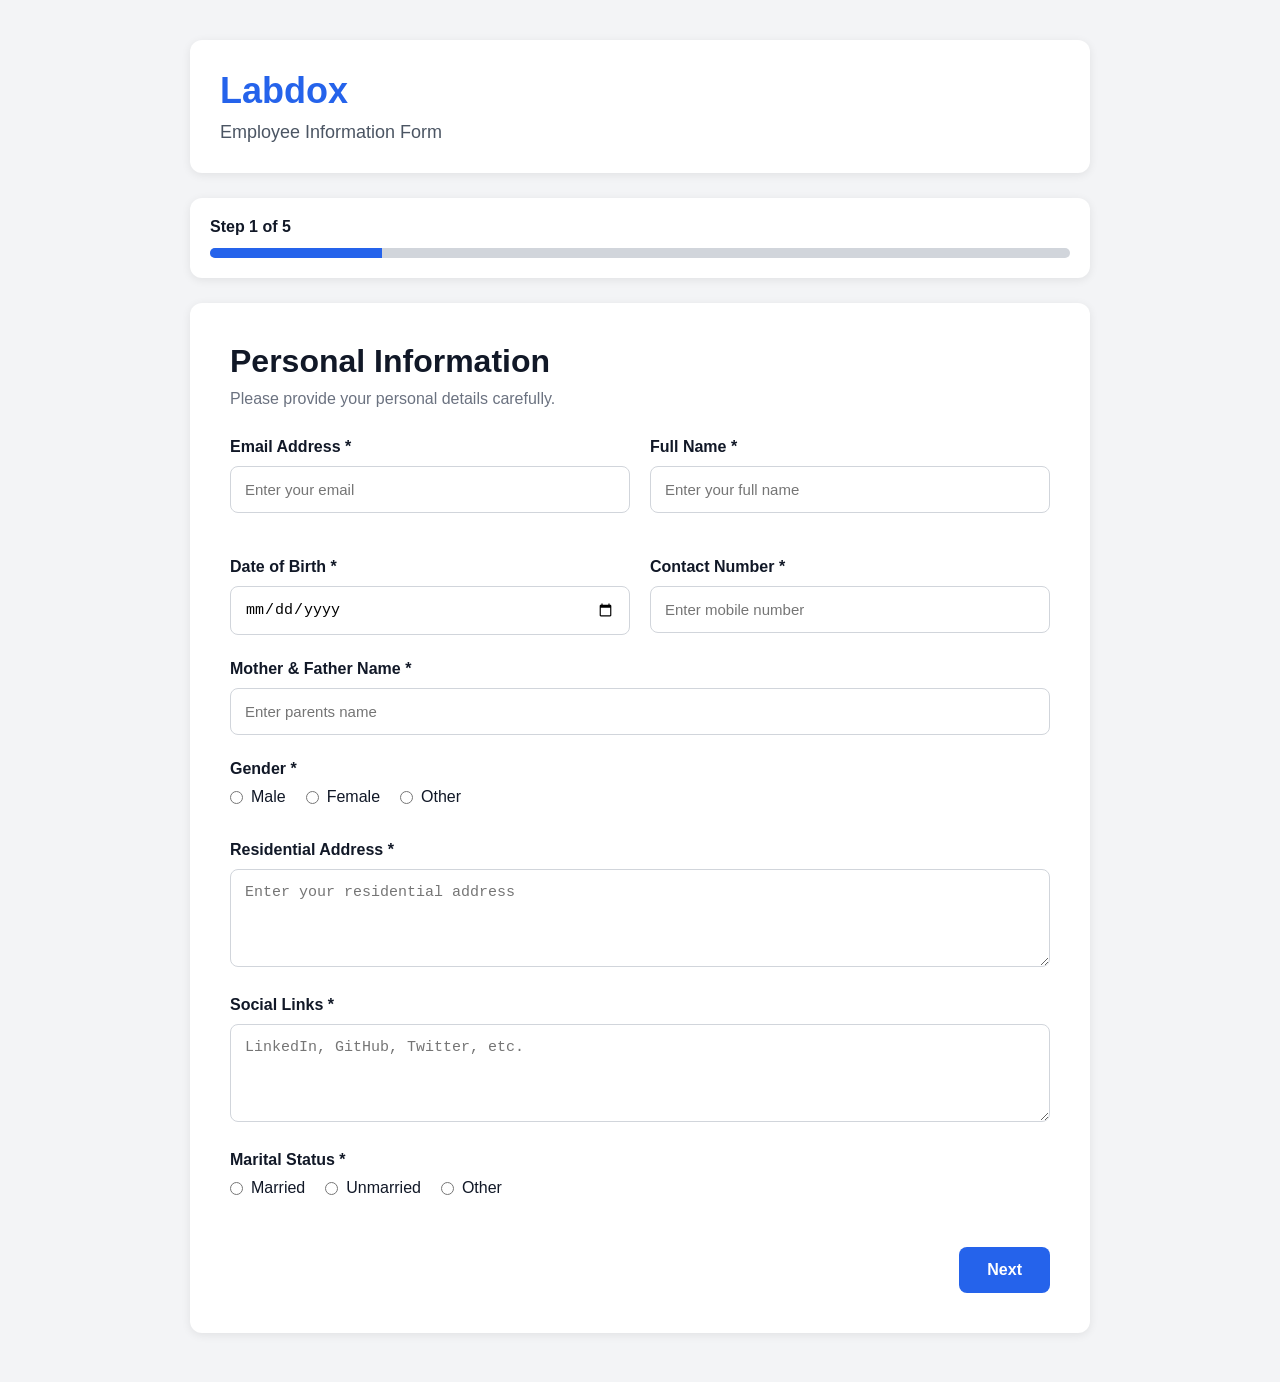
==== frontend/index.html @ 59c887fd "Build document upload page UI" ====
<!DOCTYPE html>
<html lang="en">
<head>
    <meta charset="UTF-8" />
    <meta name="viewport" content="width=device-width, initial-scale=1.0" />

    <title>Employee Onboarding Form</title>

    <link rel="stylesheet" href="css/style.css" />
</head>

<body>

    <div class="app-container">

        <!-- HEADER -->
        <header class="header">

            <div class="logo-container">
                <h1 class="company-name">Labdox</h1>
                <p class="company-tagline">
                    Employee Information Form
                </p>
            </div>

        </header>

        <!-- PROGRESS BAR -->
        <div class="progress-wrapper">

            <div class="progress-info">
                <span id="stepIndicator">Step 1 of 5</span>
            </div>

            <div class="progress-bar">
                <div class="progress-fill" id="progressFill"></div>
            </div>

        </div>

        <!-- FORM -->
        <form id="employeeForm">

            <!-- STEP 1 -->
            <section class="form-step active" id="step-1">

                <div class="step-card">

                    <div class="step-header">

                        <h2>Personal Information</h2>

                        <p>
                            Please provide your personal details carefully.
                        </p>

                    </div>

                    <!-- FORM GRID -->
                    <div class="form-grid">

                        <!-- EMAIL -->
                        <div class="form-group">

                            <label for="email">
                                Email Address *
                            </label>

                            <input
                                type="email"
                                id="email"
                                name="email"
                                placeholder="Enter your email"
                            />

                        </div>

                        <!-- FULL NAME -->
                        <div class="form-group">

                            <label for="fullName">
                                Full Name *
                            </label>

                            <input
                                type="text"
                                id="fullName"
                                name="fullName"
                                placeholder="Enter your full name"
                            />

                        </div>

                        <!-- DOB -->
                        <div class="form-group">

                            <label for="dob">
                                Date of Birth *
                            </label>

                            <input
                                type="date"
                                id="dob"
                                name="dob"
                            />

                        </div>

                        <!-- CONTACT -->
                        <div class="form-group">

                            <label for="contactNumber">
                                Contact Number *
                            </label>

                            <input
                                type="tel"
                                id="contactNumber"
                                name="contactNumber"
                                placeholder="Enter mobile number"
                            />

                        </div>

                    </div>

                    <!-- PARENTS -->
                    <div class="form-group">

                        <label for="parentsName">
                            Mother & Father Name *
                        </label>

                        <input
                            type="text"
                            id="parentsName"
                            name="parentsName"
                            placeholder="Enter parents name"
                        />

                    </div>

                    <!-- GENDER -->
                    <div class="form-group">

                        <label>
                            Gender *
                        </label>

                        <div class="radio-group">

                            <label class="radio-option">

                                <input
                                    type="radio"
                                    name="gender"
                                    value="Male"
                                />

                                Male

                            </label>

                            <label class="radio-option">

                                <input
                                    type="radio"
                                    name="gender"
                                    value="Female"
                                />

                                Female

                            </label>

                            <label class="radio-option">

                                <input
                                    type="radio"
                                    name="gender"
                                    value="Other"
                                />

                                Other

                            </label>

                        </div>

                    </div>

                    <!-- ADDRESS -->
                    <div class="form-group">

                        <label for="address">
                            Residential Address *
                        </label>

                        <textarea
                            id="address"
                            name="address"
                            rows="4"
                            placeholder="Enter your residential address"
                        ></textarea>

                    </div>

                    <!-- SOCIAL LINKS -->
                    <div class="form-group">

                        <label for="socialLinks">
                            Social Links *
                        </label>

                        <textarea
                            id="socialLinks"
                            name="socialLinks"
                            rows="4"
                            placeholder="LinkedIn, GitHub, Twitter, etc."
                        ></textarea>

                    </div>

                    <!-- MARITAL STATUS -->
                    <div class="form-group">

                        <label>
                            Marital Status *
                        </label>

                        <div class="radio-group">

                            <label class="radio-option">

                                <input
                                    type="radio"
                                    name="maritalStatus"
                                    value="Married"
                                />

                                Married

                            </label>

                            <label class="radio-option">

                                <input
                                    type="radio"
                                    name="maritalStatus"
                                    value="Unmarried"
                                />

                                Unmarried

                            </label>

                            <label class="radio-option">

                                <input
                                    type="radio"
                                    name="maritalStatus"
                                    value="Other"
                                />

                                Other

                            </label>

                        </div>

                    </div>

                    <!-- BUTTONS -->
                    <div class="button-group next-only">

                        <button
                            type="button"
                            class="btn btn-next"
                            onclick="nextStep()"
                        >
                            Next
                        </button>

                    </div>

                </div>

            </section>

            <!-- STEP 2 -->
            <section class="form-step" id="step-2">

                <div class="step-card">

                    <div class="step-header">

                        <h2>Qualification Details</h2>

                        <p>
                            Please provide your educational qualification details.
                        </p>

                    </div>

                    <!-- FORM GRID -->
                    <div class="form-grid">

                        <!-- DEGREE -->
                        <div class="form-group">

                            <label for="highestDegree">
                                Highest Degree *
                            </label>

                            <input
                                type="text"
                                id="highestDegree"
                                name="highestDegree"
                                placeholder="e.g. B.Tech, MBA, BCA, etc."
                            />

                        </div>

                        <!-- INSTITUTE -->
                        <div class="form-group">

                            <label for="institutionName">
                                Institution Name *
                            </label>

                            <input
                                type="text"
                                id="institutionName"
                                name="institutionName"
                                placeholder="Enter institution name"
                            />

                        </div>

                        <!-- YEAR OF PASSING -->
                        <div class="form-group">

                            <label for="yearOfPassing">
                                Year of Passing *
                            </label>

                            <input
                                type="number"
                                id="yearOfPassing"
                                name="yearOfPassing"
                                placeholder="e.g. 2025"
                                min="1950"
                                max="2099"
                            />

                        </div>

                    </div>

                    <!-- AWARDS -->
                    <div class="form-group">

                        <label for="awardsParticipation">
                            Awards / Participation
                        </label>

                        <textarea
                            id="awardsParticipation"
                            name="awardsParticipation"
                            rows="5"
                            placeholder="Mention awards, achievements, participation, certifications, etc."
                        ></textarea>

                    </div>

                    <!-- BUTTONS -->
                    <div class="button-group">

                        <button
                            type="button"
                            class="btn btn-back"
                            onclick="prevStep()"
                        >
                            Back
                        </button>

                        <button
                            type="button"
                            class="btn btn-next"
                            onclick="nextStep()"
                        >
                            Next
                        </button>

                    </div>

                </div>

            </section>

            <!-- STEP 3 -->
            <section class="form-step" id="step-3">

                <div class="step-card">

                    <div class="step-header">

                        <h2>Medical History</h2>

                        <p>
                            Please provide details regarding any medical conditions,
                            ailments, or ongoing treatments.
                        </p>

                    </div>

                    <!-- MEDICAL HISTORY -->
                    <div class="form-group">

                        <label for="medicalHistory">
                            Medical Conditions / Ailments / Ongoing Treatment *
                        </label>

                        <textarea
                            id="medicalHistory"
                            name="medicalHistory"
                            rows="8"
                            placeholder="Describe any medical conditions, allergies, treatments, medications, or health concerns."
                        ></textarea>

                    </div>

                    <!-- BUTTONS -->
                    <div class="button-group">

                        <button
                            type="button"
                            class="btn btn-back"
                            onclick="prevStep()"
                        >
                            Back
                        </button>

                        <button
                            type="button"
                            class="btn btn-next"
                            onclick="nextStep()"
                        >
                            Next
                        </button>

                    </div>

                </div>

            </section>

            <!-- STEP 4 -->
            <section class="form-step" id="step-4">

                <div class="step-card">

                    <div class="step-header">

                        <h2>Upload Documents</h2>

                        <p>
                            Please upload all required documents carefully.
                        </p>

                    </div>

                    <!-- ADDRESS PROOF -->
                    <div class="upload-card">

                        <div class="upload-header">

                            <h3>Address Proof *</h3>

                            <span>
                                Max: 1 File | 10 MB
                            </span>

                        </div>

                        <input
                            type="file"
                            id="addressProof"
                            name="addressProof"
                            accept=".pdf,.jpg,.jpeg,.png"
                        />

                    </div>

                    <!-- ID PROOF -->
                    <div class="upload-card">

                        <div class="upload-header">

                            <h3>ID Proof *</h3>

                            <span>
                                Max: 1 File | 10 MB
                            </span>

                        </div>

                        <input
                            type="file"
                            id="idProof"
                            name="idProof"
                            accept=".pdf,.jpg,.jpeg,.png"
                        />

                    </div>

                    <!-- EXPERIENCE LETTERS -->
                    <div class="upload-card">

                        <div class="upload-header">

                            <h3>Experience Letters *</h3>

                            <span>
                                Max: 5 Files | 10 MB each
                            </span>

                        </div>

                        <input
                            type="file"
                            id="experienceLetters"
                            name="experienceLetters"
                            multiple
                            accept=".pdf,.jpg,.jpeg,.png"
                        />

                    </div>

                    <!-- PAYSLIPS -->
                    <div class="upload-card">

                        <div class="upload-header">

                            <h3>Last 3 Months Payslips *</h3>

                            <span>
                                Max: 5 Files | 10 MB each
                            </span>

                        </div>

                        <input
                            type="file"
                            id="payslips"
                            name="payslips"
                            multiple
                            accept=".pdf,.jpg,.jpeg,.png"
                        />

                    </div>

                    <!-- CERTIFICATES -->
                    <div class="upload-card">

                        <div class="upload-header">

                            <h3>Highest Degree Certificates *</h3>

                            <span>
                                Max: 5 Files | 10 MB each
                            </span>

                        </div>

                        <input
                            type="file"
                            id="degreeCertificates"
                            name="degreeCertificates"
                            multiple
                            accept=".pdf,.jpg,.jpeg,.png"
                        />

                    </div>

                    <!-- PASSPORT PHOTOS -->
                    <div class="upload-card">

                        <div class="upload-header">

                            <h3>Passport Size Photographs *</h3>

                            <span>
                                Images Only | Max: 5 Files
                            </span>

                        </div>

                        <input
                            type="file"
                            id="passportPhotos"
                            name="passportPhotos"
                            multiple
                            accept=".jpg,.jpeg,.png"
                        />

                    </div>

                    <!-- BUTTONS -->
                    <div class="button-group">

                        <button
                            type="button"
                            class="btn btn-back"
                            onclick="prevStep()"
                        >
                            Back
                        </button>

                        <button
                            type="button"
                            class="btn btn-next"
                            onclick="nextStep()"
                        >
                            Next
                        </button>

                    </div>

                </div>

            </section>

            <!-- STEP 5 -->
            <section class="form-step" id="step-5">

                <div class="step-card">

                    <h2>Step 5</h2>

                    <p>
                        Bank Details Section
                    </p>

                    <div class="button-group">

                        <button
                            type="button"
                            class="btn btn-back"
                            onclick="prevStep()"
                        >
                            Back
                        </button>

                        <button
                            type="submit"
                            class="btn btn-submit"
                        >
                            Submit
                        </button>

                    </div>

                </div>

            </section>

        </form>

    </div>

    <script src="js/steps.js"></script>
    <script src="js/app.js"></script>

</body>
</html>
---- frontend/css/style.css ----
/* RESET */
* {
    margin: 0;
    padding: 0;
    box-sizing: border-box;
}


/* BODY */
body {
    font-family: Arial, Helvetica, sans-serif;
    background-color: #f3f4f6;
    color: #111827;
    min-height: 100vh;
    padding: 40px 20px;
}


/* MAIN CONTAINER */
.app-container {
    max-width: 900px;
    margin: 0 auto;
}


/* HEADER */
.header {
    background-color: white;
    border-radius: 12px;
    padding: 30px;
    margin-bottom: 25px;

    box-shadow: 0 2px 10px rgba(0, 0, 0, 0.08);
}

.company-name {
    font-size: 36px;
    color: #2563eb;
    margin-bottom: 10px;
}

.company-tagline {
    font-size: 18px;
    color: #4b5563;
}


/* PROGRESS SECTION */
.progress-wrapper {
    background-color: white;
    border-radius: 12px;
    padding: 20px;
    margin-bottom: 25px;

    box-shadow: 0 2px 10px rgba(0, 0, 0, 0.08);
}

.progress-info {
    display: flex;
    justify-content: space-between;
    margin-bottom: 12px;

    font-weight: 600;
}

.progress-bar {
    width: 100%;
    height: 10px;
    background-color: #d1d5db;
    border-radius: 20px;

    overflow: hidden;
}

.progress-fill {
    width: 20%;
    height: 100%;
    background-color: #2563eb;

    transition: width 0.3s ease;
}


/* FORM STEP */
.form-step {
    display: none;
}

.form-step.active {
    display: block;
}


/* STEP CARD */
.step-card {
    background-color: white;
    border-radius: 12px;
    padding: 40px;

    box-shadow: 0 2px 10px rgba(0, 0, 0, 0.08);
}

.step-card h2 {
    font-size: 32px;
    margin-bottom: 15px;
}

.step-card p {
    font-size: 18px;
    color: #4b5563;
}


/* BUTTONS */
.button-group {
    display: flex;
    justify-content: space-between;
    margin-top: 40px;
}

.next-only {
    justify-content: flex-end;
}

.btn {
    border: none;
    padding: 14px 28px;
    border-radius: 8px;

    font-size: 16px;
    font-weight: 600;

    cursor: pointer;

    transition: 0.2s ease;
}


/* NEXT */
.btn-next {
    background-color: #2563eb;
    color: white;
}

.btn-next:hover {
    background-color: #1d4ed8;
}


/* BACK */
.btn-back {
    background-color: #e5e7eb;
    color: #111827;
}

.btn-back:hover {
    background-color: #d1d5db;
}


/* SUBMIT */
.btn-submit {
    background-color: #16a34a;
    color: white;
}

.btn-submit:hover {
    background-color: #15803d;
}


/* RESPONSIVE */
@media (max-width: 768px) {

    .step-card {
        padding: 25px;
    }

    .step-card h2 {
        font-size: 26px;
    }

    .button-group {
        flex-direction: column;
        gap: 15px;
    }

    .btn {
        width: 100%;
    }

}



/* STEP HEADER */
.step-header {
    margin-bottom: 30px;
}

.step-header h2 {
    font-size: 32px;
    margin-bottom: 10px;
}

.step-header p {
    color: #6b7280;
    font-size: 16px;
}


/* FORM GRID */
.form-grid {
    display: grid;
    grid-template-columns: repeat(2, 1fr);
    gap: 20px;
}


/* FORM GROUP */
.form-group {
    margin-bottom: 25px;
}


/* LABEL */
.form-group label {
    display: block;
    font-weight: 600;
    margin-bottom: 10px;
    color: #111827;
}


/* INPUT */
.form-group input,
.form-group textarea,
.form-group select {
    width: 100%;
    padding: 14px;

    border: 1px solid #d1d5db;
    border-radius: 8px;

    font-size: 15px;

    transition: border-color 0.2s ease;
}


/* FOCUS */
.form-group input:focus,
.form-group textarea:focus,
.form-group select:focus {

    outline: none;

    border-color: #2563eb;

    box-shadow: 0 0 0 3px rgba(37, 99, 235, 0.1);
}


/* TEXTAREA */
textarea {
    resize: vertical;
}


/* RADIO GROUP */
.radio-group {
    display: flex;
    gap: 20px;
    flex-wrap: wrap;
}


/* RADIO OPTION */
.radio-option {
    display: flex !important;
    align-items: center;
    gap: 8px;

    font-weight: 500 !important;
}


/* RADIO INPUT */
.radio-option input {
    width: auto;
}


/* MOBILE */
@media (max-width: 768px) {

    .form-grid {
        grid-template-columns: 1fr;
    }

}


/* ----- Document Upload Page ----- */

/* UPLOAD CARD */
.upload-card {
    border: 1px solid #e5e7eb;
    border-radius: 12px;

    padding: 20px;
    margin-bottom: 25px;

    background-color: #fafafa;
}


/* UPLOAD HEADER */
.upload-header {
    display: flex;
    justify-content: space-between;
    align-items: center;

    margin-bottom: 15px;
}


/* UPLOAD TITLE */
.upload-header h3 {
    font-size: 18px;
    color: #111827;
}


/* UPLOAD INFO */
.upload-header span {
    font-size: 14px;
    color: #6b7280;
}


/* FILE INPUT */
.upload-card input[type="file"] {
    width: 100%;
    padding: 14px;

    border: 2px dashed #cbd5e1;
    border-radius: 10px;

    background-color: white;

    cursor: pointer;

    transition: 0.2s ease;
}


/* FILE INPUT HOVER */
.upload-card input[type="file"]:hover {
    border-color: #2563eb;
    background-color: #eff6ff;
}


/* MOBILE */
@media (max-width: 768px) {

    .upload-header {
        flex-direction: column;
        align-items: flex-start;
        gap: 8px;
    }

}
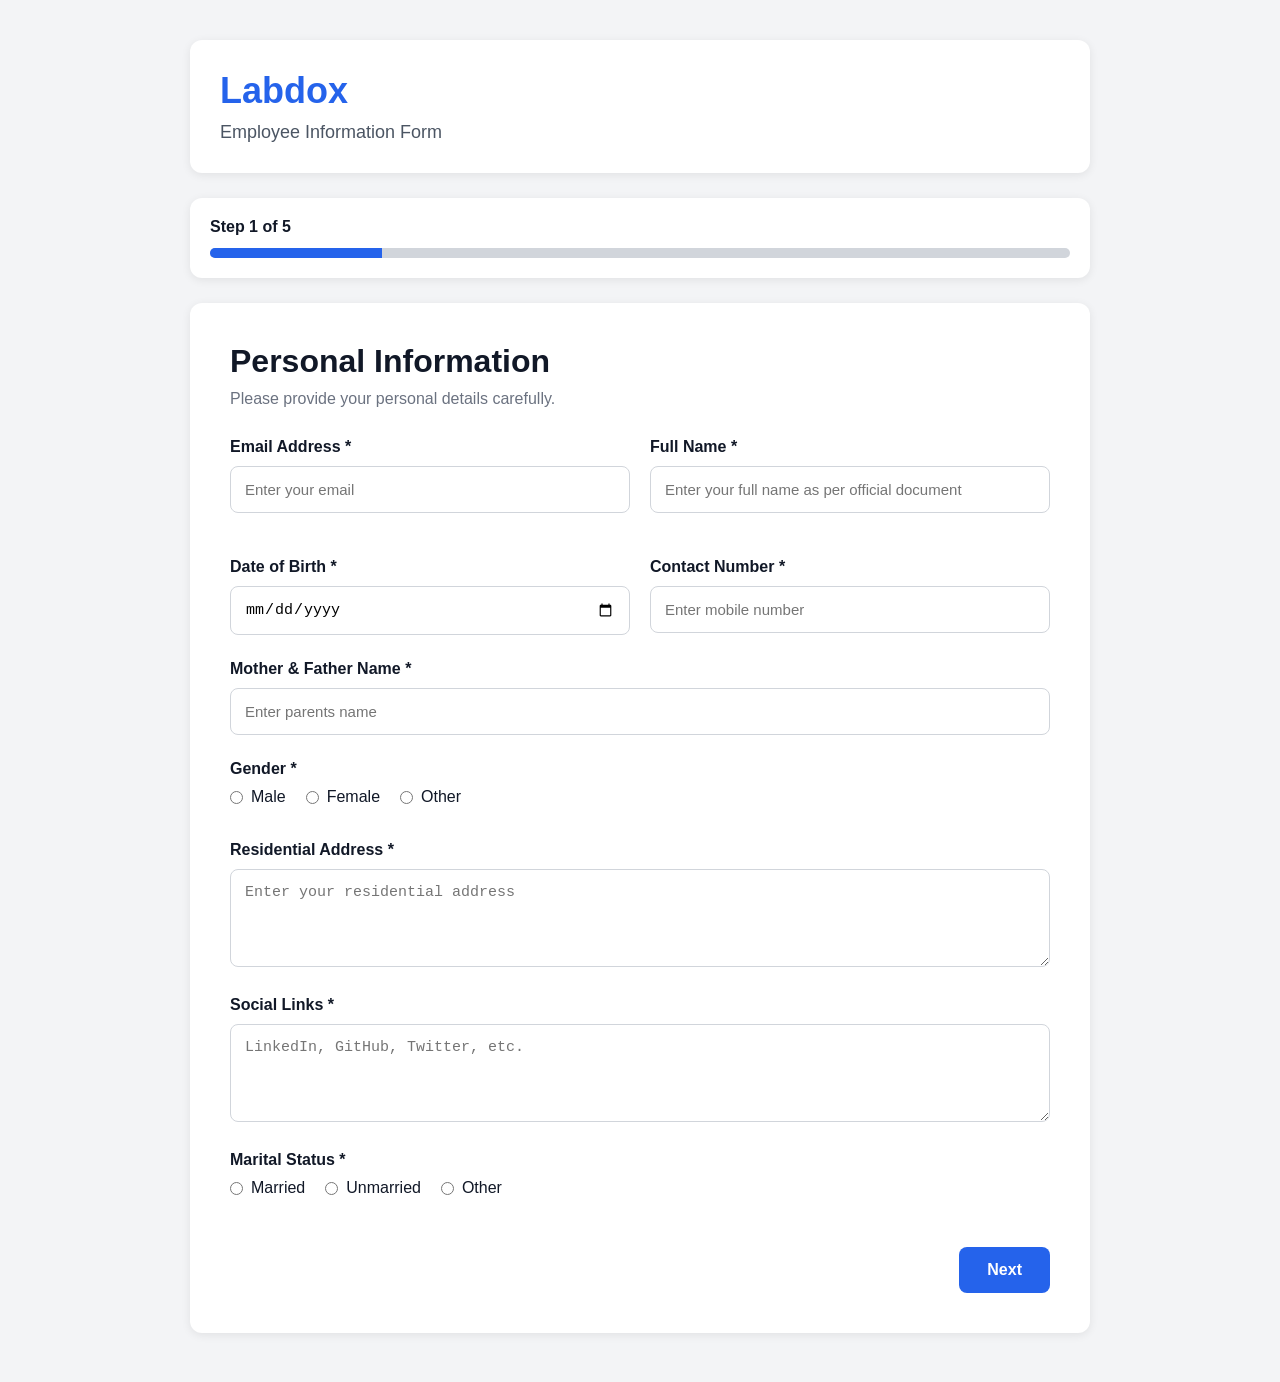
==== commit 00cddb31: "Implement multi-step form validation system" ====
--- a/frontend/index.html
+++ b/frontend/index.html
@@ -86,7 +86,7 @@
                                 type="text"
                                 id="fullName"
                                 name="fullName"
-                                placeholder="Enter your full name"
+                                placeholder="Enter your full name as per official document"
                             />
 
                         </div>
@@ -361,7 +361,7 @@
                     <div class="form-group">
 
                         <label for="awardsParticipation">
-                            Awards / Participation
+                            Awards / Participations
                         </label>
 
                         <textarea
@@ -425,7 +425,7 @@
                             id="medicalHistory"
                             name="medicalHistory"
                             rows="8"
-                            placeholder="Describe any medical conditions, allergies, treatments, medications, or health concerns."
+                            placeholder="Describe any medical conditions, allergies, treatments, medications, or health concerns. Type 'None' if not applicable."
                         ></textarea>
 
                     </div>
@@ -591,7 +591,7 @@
                             <h3>Passport Size Photographs *</h3>
 
                             <span>
-                                Images Only | Max: 5 Files
+                                Images Only | Max: 1 File
                             </span>
 
                         </div>
@@ -636,12 +636,150 @@
 
                 <div class="step-card">
 
-                    <h2>Step 5</h2>
-
-                    <p>
-                        Bank Details Section
-                    </p>
-
+                    <div class="step-header">
+
+                        <h2>Bank Account Details</h2>
+
+                        <p>
+                            Please provide your bank account details carefully.
+                        </p>
+
+                    </div>
+
+                    <!-- FORM GRID -->
+                    <div class="form-grid">
+
+                        <!-- BANK NAME -->
+                        <div class="form-group">
+
+                            <label for="bankName">
+                                Bank Name *
+                            </label>
+
+                            <input
+                                type="text"
+                                id="bankName"
+                                name="bankName"
+                                placeholder="Enter bank name"
+                            />
+
+                        </div>
+
+                        <!-- ACCOUNT HOLDER -->
+                        <div class="form-group">
+
+                            <label for="accountHolderName">
+                                Account Holder Name *
+                            </label>
+
+                            <input
+                                type="text"
+                                id="accountHolderName"
+                                name="accountHolderName"
+                                placeholder="Enter account holder name"
+                            />
+
+                        </div>
+
+                        <!-- ACCOUNT TYPE -->
+                        <div class="form-group">
+
+                            <label for="accountType">
+                                Account Type *
+                            </label>
+
+                            <select
+                                id="accountType"
+                                name="accountType"
+                            >
+                                <option value="">
+                                    Select Account Type
+                                </option>
+
+                                <option value="Savings">
+                                    Savings
+                                </option>
+
+                                <option value="Current">
+                                    Current
+                                </option>
+
+                                <option value="Joint">
+                                    Joint
+                                </option>
+
+                            </select>
+
+                        </div>
+
+                        <!-- ACCOUNT NUMBER -->
+                        <div class="form-group">
+
+                            <label for="accountNumber">
+                                Account Number *
+                            </label>
+
+                            <input
+                                type="text"
+                                id="accountNumber"
+                                name="accountNumber"
+                                placeholder="Enter account number"
+                            />
+
+                        </div>
+
+                        <!-- IFSC -->
+                        <div class="form-group">
+
+                            <label for="ifscCode">
+                                IFSC Code *
+                            </label>
+
+                            <input
+                                type="text"
+                                id="ifscCode"
+                                name="ifscCode"
+                                placeholder="e.g. SBIN0001234"
+                            />
+
+                        </div>
+
+                    </div>
+
+                    <!-- BANK ADDRESS -->
+                    <div class="form-group">
+
+                        <label for="bankAddress">
+                            Bank Address *
+                        </label>
+
+                        <textarea
+                            id="bankAddress"
+                            name="bankAddress"
+                            rows="4"
+                            placeholder="Enter bank branch address"
+                        ></textarea>
+
+                    </div>
+
+                    <!-- COPY RESPONSE -->
+                    <div class="checkbox-group">
+
+                        <label class="checkbox-option">
+
+                            <input
+                                type="checkbox"
+                                id="sendCopy"
+                                name="sendCopy"
+                            />
+
+                            Send me a copy of my response
+
+                        </label>
+
+                    </div>
+
+                    <!-- BUTTONS -->
                     <div class="button-group">
 
                         <button
@@ -656,7 +794,7 @@
                             type="submit"
                             class="btn btn-submit"
                         >
-                            Submit
+                            Submit Form
                         </button>
 
                     </div>
@@ -669,6 +807,8 @@
 
     </div>
 
+
+    <script src="js/validation.js"></script>
     <script src="js/steps.js"></script>
     <script src="js/app.js"></script>
 
--- a/frontend/css/style.css
+++ b/frontend/css/style.css
@@ -371,4 +371,42 @@
         gap: 8px;
     }
 
+}
+
+
+/* ----- Banking Details Page ----- */
+
+/* CHECKBOX GROUP */
+.checkbox-group {
+    margin-top: 20px;
+}
+
+
+/* CHECKBOX OPTION */
+.checkbox-option {
+    display: flex;
+    align-items: center;
+    gap: 10px;
+
+    font-weight: 500;
+}
+
+
+/* CHECKBOX INPUT */
+.checkbox-option input {
+    width: auto;
+}
+
+
+/* ----- Validation CSS ----- */
+/* ERROR STATE */
+.input-error {
+    border-color: #dc2626 !important;
+}
+
+/* ERROR MESSAGE */
+.error-message {
+    color: #dc2626;
+    font-size: 14px;
+    margin-top: 6px;
 }
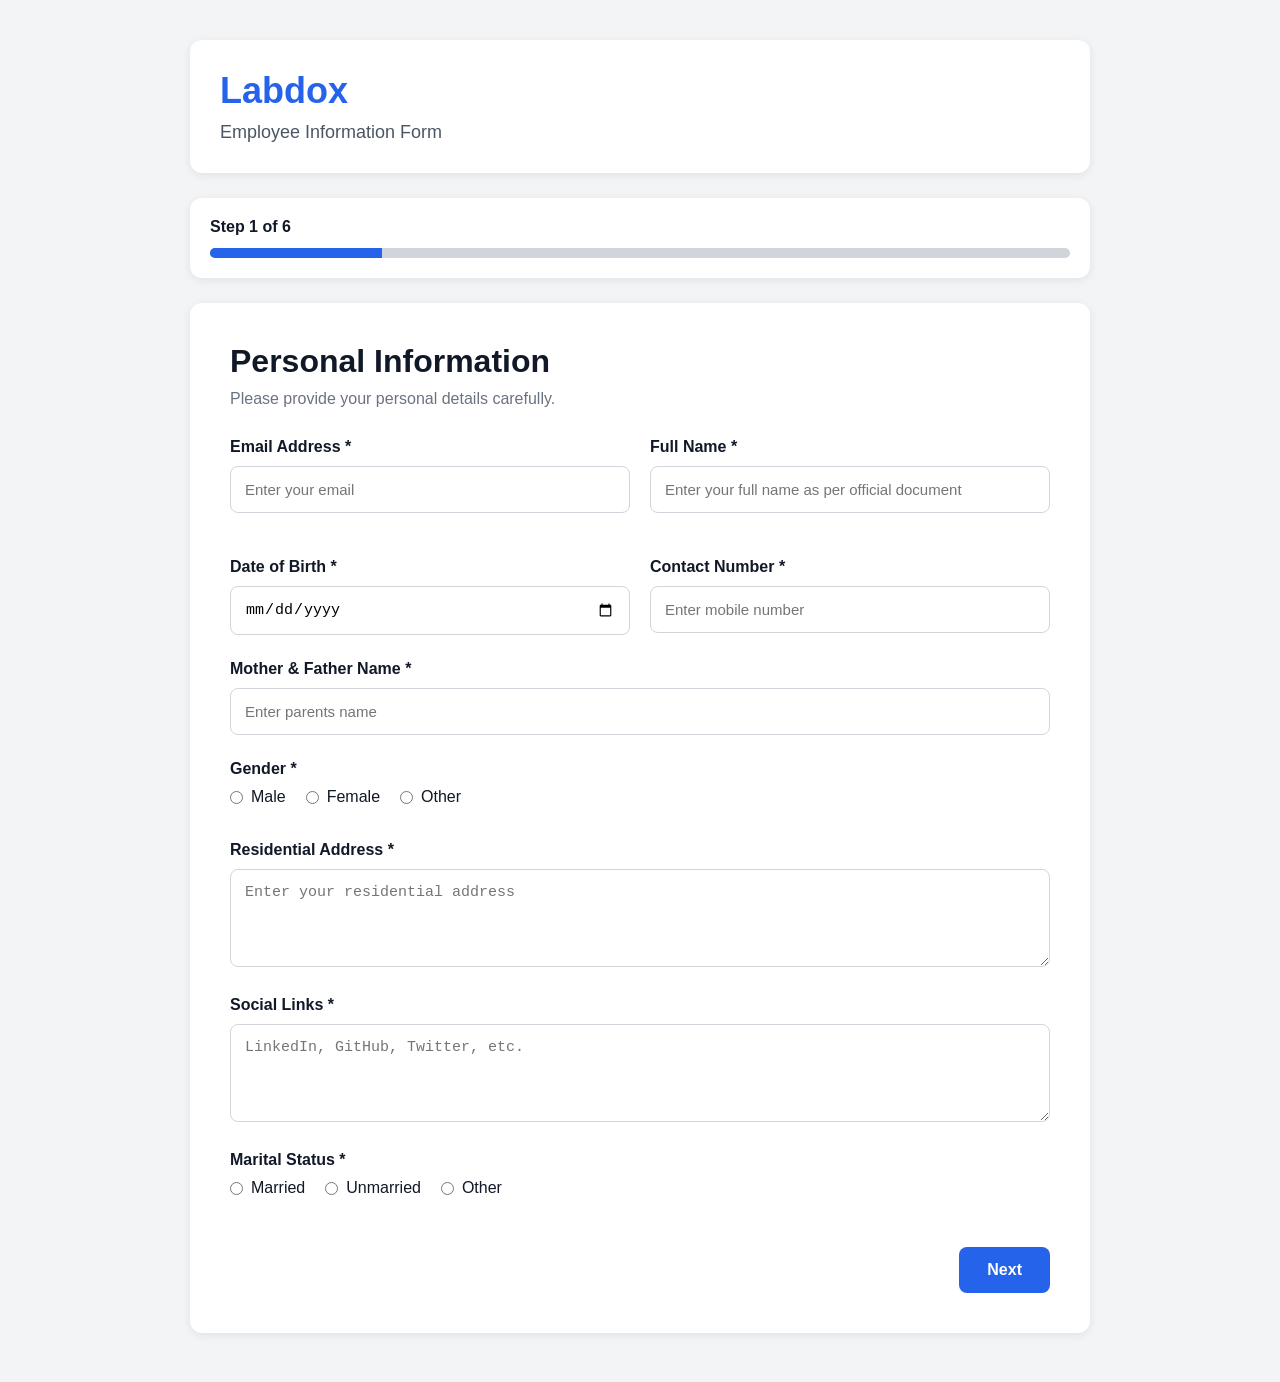
==== commit 2bcdfacd: "Implement past employer details step with fresher workflow" ====
--- a/frontend/index.html
+++ b/frontend/index.html
@@ -25,11 +25,11 @@
 
         </header>
 
-        <!-- PROGRESS BAR -->
+        <!-- Progress Bar -->
         <div class="progress-wrapper">
 
             <div class="progress-info">
-                <span id="stepIndicator">Step 1 of 5</span>
+                <span id="stepIndicator">Step 1 of 6</span>
             </div>
 
             <div class="progress-bar">
@@ -75,7 +75,7 @@
 
                         </div>
 
-                        <!-- FULL NAME -->
+                        <!-- Full Name -->
                         <div class="form-group">
 
                             <label for="fullName">
@@ -106,7 +106,7 @@
 
                         </div>
 
-                        <!-- CONTACT -->
+                        <!-- Contact Number -->
                         <div class="form-group">
 
                             <label for="contactNumber">
@@ -124,7 +124,7 @@
 
                     </div>
 
-                    <!-- PARENTS -->
+                    <!-- Parents -->
                     <div class="form-group">
 
                         <label for="parentsName">
@@ -140,7 +140,7 @@
 
                     </div>
 
-                    <!-- GENDER -->
+                    <!-- Gender -->
                     <div class="form-group">
 
                         <label>
@@ -189,7 +189,7 @@
 
                     </div>
 
-                    <!-- ADDRESS -->
+                    <!-- Address -->
                     <div class="form-group">
 
                         <label for="address">
@@ -205,7 +205,7 @@
 
                     </div>
 
-                    <!-- SOCIAL LINKS -->
+                    <!-- Social Links -->
                     <div class="form-group">
 
                         <label for="socialLinks">
@@ -221,7 +221,7 @@
 
                     </div>
 
-                    <!-- MARITAL STATUS -->
+                    <!-- Marital Status -->
                     <div class="form-group">
 
                         <label>
@@ -270,7 +270,7 @@
 
                     </div>
 
-                    <!-- BUTTONS -->
+                    <!-- Buttons -->
                     <div class="button-group next-only">
 
                         <button
@@ -305,7 +305,7 @@
                     <!-- FORM GRID -->
                     <div class="form-grid">
 
-                        <!-- DEGREE -->
+                        <!-- Degree -->
                         <div class="form-group">
 
                             <label for="highestDegree">
@@ -321,7 +321,7 @@
 
                         </div>
 
-                        <!-- INSTITUTE -->
+                        <!-- Institute -->
                         <div class="form-group">
 
                             <label for="institutionName">
@@ -337,7 +337,7 @@
 
                         </div>
 
-                        <!-- YEAR OF PASSING -->
+                        <!-- Year of Passing -->
                         <div class="form-group">
 
                             <label for="yearOfPassing">
@@ -357,7 +357,7 @@
 
                     </div>
 
-                    <!-- AWARDS -->
+                    <!-- Awards / Participations -->
                     <div class="form-group">
 
                         <label for="awardsParticipation">
@@ -373,7 +373,7 @@
 
                     </div>
 
-                    <!-- BUTTONS -->
+                    <!-- Buttons -->
                     <div class="button-group">
 
                         <button
@@ -398,6 +398,7 @@
 
             </section>
 
+
             <!-- STEP 3 -->
             <section class="form-step" id="step-3">
 
@@ -405,32 +406,121 @@
 
                     <div class="step-header">
 
-                        <h2>Medical History</h2>
+                        <h2>Past Employers Details</h2>
 
                         <p>
-                            Please provide details regarding any medical conditions,
-                            ailments, or ongoing treatments.
+                            Please provide details about your previous employment.
                         </p>
 
                     </div>
 
-                    <!-- MEDICAL HISTORY -->
-                    <div class="form-group">
-
-                        <label for="medicalHistory">
-                            Medical Conditions / Ailments / Ongoing Treatment *
+
+                    <!-- Fresher with no Experience -->
+                    <div class="checkbox-group">
+
+                        <label class="checkbox-option">
+
+                            <input
+                                type="checkbox"
+                                id="isFresher"
+                                name="isFresher"
+                            />
+
+                            I am a Fresher (No Previous Employment)
+
                         </label>
 
-                        <textarea
-                            id="medicalHistory"
-                            name="medicalHistory"
-                            rows="8"
-                            placeholder="Describe any medical conditions, allergies, treatments, medications, or health concerns. Type 'None' if not applicable."
-                        ></textarea>
-
-                    </div>
-
-                    <!-- BUTTONS -->
+                    </div>
+
+
+                    <div id="pastEmployerFields">
+                        
+                        <!-- Organization -->
+                        <div class="form-group">
+
+                            <label for="organizationName">
+                                Name of the Past Organization *
+                            </label>
+
+                            <input
+                                type="text"
+                                id="organizationName"
+                                name="organizationName"
+                                placeholder="Enter organization name"
+                            />
+
+                        </div>
+
+                        <!-- Designation -->
+                        <div class="form-group">
+
+                            <label for="pastDesignation">
+                                Past Job Designation *
+                            </label>
+
+                            <input
+                                type="text"
+                                id="pastDesignation"
+                                name="pastDesignation"
+                                placeholder="Enter designation"
+                            />
+
+                        </div>
+
+                        <!-- FORM GRID -->
+                        <div class="form-grid">
+
+                            <!-- Worked From -->
+                            <div class="form-group">
+
+                                <label for="workedFrom">
+                                    Worked From *
+                                </label>
+
+                                <input
+                                    type="date"
+                                    id="workedFrom"
+                                    name="workedFrom"
+                                />
+
+                            </div>
+
+                            <!-- Worked Till -->
+                            <div class="form-group">
+
+                                <label for="workedTill">
+                                    Worked Till *
+                                </label>
+
+                                <input
+                                    type="date"
+                                    id="workedTill"
+                                    name="workedTill"
+                                />
+
+                            </div>
+
+                        </div>
+
+                        <!-- Reference -->
+                        <div class="form-group">
+
+                            <label for="referenceDetails">
+                                Reference *
+                            </label>
+
+                            <textarea
+                                id="referenceDetails"
+                                name="referenceDetails"
+                                rows="5"
+                                placeholder="Provide reference details (Name, Designation, Contact Number, Organization)"
+                            ></textarea>
+
+                        </div>
+
+                    </div>
+
+                    <!-- Buttons -->
                     <div class="button-group">
 
                         <button
@@ -455,8 +545,66 @@
 
             </section>
 
+
             <!-- STEP 4 -->
             <section class="form-step" id="step-4">
+
+                <div class="step-card">
+
+                    <div class="step-header">
+
+                        <h2>Medical History</h2>
+
+                        <p>
+                            Please provide details regarding any medical conditions,
+                            ailments, or ongoing treatments.
+                        </p>
+
+                    </div>
+
+                    <!-- Medical History -->
+                    <div class="form-group">
+
+                        <label for="medicalHistory">
+                            Medical Conditions / Ailments / Ongoing Treatment *
+                        </label>
+
+                        <textarea
+                            id="medicalHistory"
+                            name="medicalHistory"
+                            rows="8"
+                            placeholder="Describe any medical conditions, allergies, treatments, medications, or health concerns. Type 'None' if not applicable."
+                        ></textarea>
+
+                    </div>
+
+                    <!-- Buttons -->
+                    <div class="button-group">
+
+                        <button
+                            type="button"
+                            class="btn btn-back"
+                            onclick="prevStep()"
+                        >
+                            Back
+                        </button>
+
+                        <button
+                            type="button"
+                            class="btn btn-next"
+                            onclick="nextStep()"
+                        >
+                            Next
+                        </button>
+
+                    </div>
+
+                </div>
+
+            </section>
+
+            <!-- STEP 5 -->
+            <section class="form-step" id="step-5">
 
                 <div class="step-card">
 
@@ -470,7 +618,7 @@
 
                     </div>
 
-                    <!-- ADDRESS PROOF -->
+                    <!-- Address Proof -->
                     <div class="upload-card">
 
                         <div class="upload-header">
@@ -490,9 +638,14 @@
                             accept=".pdf,.jpg,.jpeg,.png"
                         />
 
-                    </div>
-
-                    <!-- ID PROOF -->
+                        <div
+                            class="file-preview-container"
+                            id="addressProofPreview"
+                        ></div>
+
+                    </div>
+
+                    <!-- ID Proof -->
                     <div class="upload-card">
 
                         <div class="upload-header">
@@ -512,55 +665,78 @@
                             accept=".pdf,.jpg,.jpeg,.png"
                         />
 
-                    </div>
-
-                    <!-- EXPERIENCE LETTERS -->
-                    <div class="upload-card">
-
-                        <div class="upload-header">
-
-                            <h3>Experience Letters *</h3>
-
-                            <span>
-                                Max: 5 Files | 10 MB each
-                            </span>
-
-                        </div>
-
-                        <input
-                            type="file"
-                            id="experienceLetters"
-                            name="experienceLetters"
-                            multiple
-                            accept=".pdf,.jpg,.jpeg,.png"
-                        />
-
-                    </div>
-
-                    <!-- PAYSLIPS -->
-                    <div class="upload-card">
-
-                        <div class="upload-header">
-
-                            <h3>Last 3 Months Payslips *</h3>
-
-                            <span>
-                                Max: 5 Files | 10 MB each
-                            </span>
-
-                        </div>
-
-                        <input
-                            type="file"
-                            id="payslips"
-                            name="payslips"
-                            multiple
-                            accept=".pdf,.jpg,.jpeg,.png"
-                        />
-
-                    </div>
-
-                    <!-- CERTIFICATES -->
+                        <div
+                            class="file-preview-container"
+                            id="idProofPreview"
+                        ></div> 
+
+                    </div>
+
+                    <!-- Experience Letters -->
+                    <div id="experienceLettersSection">
+
+                        <div class="upload-card">
+
+                            <div class="upload-header">
+
+                                <h3>Experience Letters *</h3>
+
+                                <span>
+                                    Max: 5 Files | 10 MB each
+                                </span>
+
+                            </div>
+
+                            <input
+                                type="file"
+                                id="experienceLetters"
+                                name="experienceLetters"
+                                multiple
+                                accept=".pdf,.jpg,.jpeg,.png"
+                            />
+
+                            <div
+                                class="file-preview-container"
+                                id="experienceLettersPreview"
+                            ></div>
+
+                        </div>
+
+                    </div>
+
+                    <!-- Payslips -->
+                     <div id="payslipsSection">
+
+                        <div class="upload-card">
+
+                            <div class="upload-header">
+
+                                <h3>Last 3 Months Payslips *</h3>
+
+                                <span>
+                                    Max: 5 Files | 10 MB each
+                                </span>
+
+                            </div>
+
+                            <input
+                                type="file"
+                                id="payslips"
+                                name="payslips"
+                                multiple
+                                accept=".pdf,.jpg,.jpeg,.png"
+                            />
+
+                            <div
+                                class="file-preview-container"
+                                id="payslipsPreview"
+                            ></div>
+
+                        </div>
+
+                    </div>
+
+                    <!-- Certificates -->
                     <div class="upload-card">
 
                         <div class="upload-header">
@@ -581,9 +757,14 @@
                             accept=".pdf,.jpg,.jpeg,.png"
                         />
 
-                    </div>
-
-                    <!-- PASSPORT PHOTOS -->
+                        <div
+                            class="file-preview-container"
+                            id="degreeCertificatesPreview"
+                        ></div>
+
+                    </div>
+
+                    <!-- Passport Photos -->
                     <div class="upload-card">
 
                         <div class="upload-header">
@@ -600,13 +781,17 @@
                             type="file"
                             id="passportPhotos"
                             name="passportPhotos"
-                            multiple
                             accept=".jpg,.jpeg,.png"
                         />
 
-                    </div>
-
-                    <!-- BUTTONS -->
+                        <div
+                            class="file-preview-container"
+                            id="passportPhotosPreview"
+                        ></div>
+
+                    </div>
+
+                    <!-- Buttons -->
                     <div class="button-group">
 
                         <button
@@ -631,8 +816,8 @@
 
             </section>
 
-            <!-- STEP 5 -->
-            <section class="form-step" id="step-5">
+            <!-- STEP 6 -->
+            <section class="form-step" id="step-6">
 
                 <div class="step-card">
 
@@ -649,7 +834,7 @@
                     <!-- FORM GRID -->
                     <div class="form-grid">
 
-                        <!-- BANK NAME -->
+                        <!-- Bank Name -->
                         <div class="form-group">
 
                             <label for="bankName">
@@ -665,7 +850,7 @@
 
                         </div>
 
-                        <!-- ACCOUNT HOLDER -->
+                        <!-- Account Holder -->
                         <div class="form-group">
 
                             <label for="accountHolderName">
@@ -681,7 +866,7 @@
 
                         </div>
 
-                        <!-- ACCOUNT TYPE -->
+                        <!-- Account Type -->
                         <div class="form-group">
 
                             <label for="accountType">
@@ -712,7 +897,7 @@
 
                         </div>
 
-                        <!-- ACCOUNT NUMBER -->
+                        <!-- Account Number -->
                         <div class="form-group">
 
                             <label for="accountNumber">
@@ -746,7 +931,7 @@
 
                     </div>
 
-                    <!-- BANK ADDRESS -->
+                    <!-- Bank Address -->
                     <div class="form-group">
 
                         <label for="bankAddress">
@@ -762,7 +947,7 @@
 
                     </div>
 
-                    <!-- COPY RESPONSE -->
+                    <!-- Copy Response -->
                     <div class="checkbox-group">
 
                         <label class="checkbox-option">
@@ -779,7 +964,7 @@
 
                     </div>
 
-                    <!-- BUTTONS -->
+                    <!-- Buttons -->
                     <div class="button-group">
 
                         <button
@@ -810,6 +995,8 @@
 
     <script src="js/validation.js"></script>
     <script src="js/steps.js"></script>
+    <script src="js/upload.js"></script>
+    <script src="js/fresher-toggle.js"></script>
     <script src="js/app.js"></script>
 
 </body>
--- a/frontend/css/style.css
+++ b/frontend/css/style.css
@@ -376,13 +376,13 @@
 
 /* ----- Banking Details Page ----- */
 
-/* CHECKBOX GROUP */
+/* Checkbox Group */
 .checkbox-group {
     margin-top: 20px;
 }
 
 
-/* CHECKBOX OPTION */
+/* Checkbox Option */
 .checkbox-option {
     display: flex;
     align-items: center;
@@ -392,21 +392,115 @@
 }
 
 
-/* CHECKBOX INPUT */
+/* Checkbox Input */
 .checkbox-option input {
     width: auto;
 }
 
 
 /* ----- Validation CSS ----- */
-/* ERROR STATE */
+/* Error State */
 .input-error {
     border-color: #dc2626 !important;
 }
 
-/* ERROR MESSAGE */
+/* Error Message */
 .error-message {
     color: #dc2626;
     font-size: 14px;
     margin-top: 6px;
+}
+
+
+/* ----------- File Preview Styles ----------- */
+
+/* File Preview Container */
+.file-preview-container {
+    margin-top: 15px;
+}
+
+
+/* File Card */
+.file-preview-card {
+    display: flex;
+    justify-content: space-between;
+    align-items: center;
+
+    padding: 12px 15px;
+    margin-bottom: 10px;
+
+    border: 1px solid #d1d5db;
+    border-radius: 8px;
+
+    background-color: white;
+}
+
+
+/* File Info */
+.file-info {
+    display: flex;
+    flex-direction: column;
+    gap: 4px;
+}
+
+
+/* File Name */
+.file-name {
+    font-size: 15px;
+    font-weight: 600;
+    color: #111827;
+
+    word-break: break-word;
+}
+
+
+/* File Size */
+.file-size {
+    font-size: 13px;
+    color: #6b7280;
+}
+
+
+/* Remove Button */
+.remove-file-btn {
+    border: none;
+    background-color: #dc2626;
+    color: white;
+
+    padding: 8px 12px;
+
+    border-radius: 6px;
+
+    cursor: pointer;
+
+    font-size: 13px;
+    font-weight: 600;
+
+    transition: 0.2s ease;
+}
+
+
+/* Remove Button Hover */
+.remove-file-btn:hover {
+    background-color: #b91c1c;
+}
+
+
+/* ------ Upload Status UI CSS ------ */
+
+/* File Status */
+.file-status {
+    margin-top: 5px;
+
+    font-size: 12px;
+    font-weight: 600;
+
+    color: #16a34a;
+}
+
+
+/* File Card Left */
+.file-card-left {
+    display: flex;
+    flex-direction: column;
 }
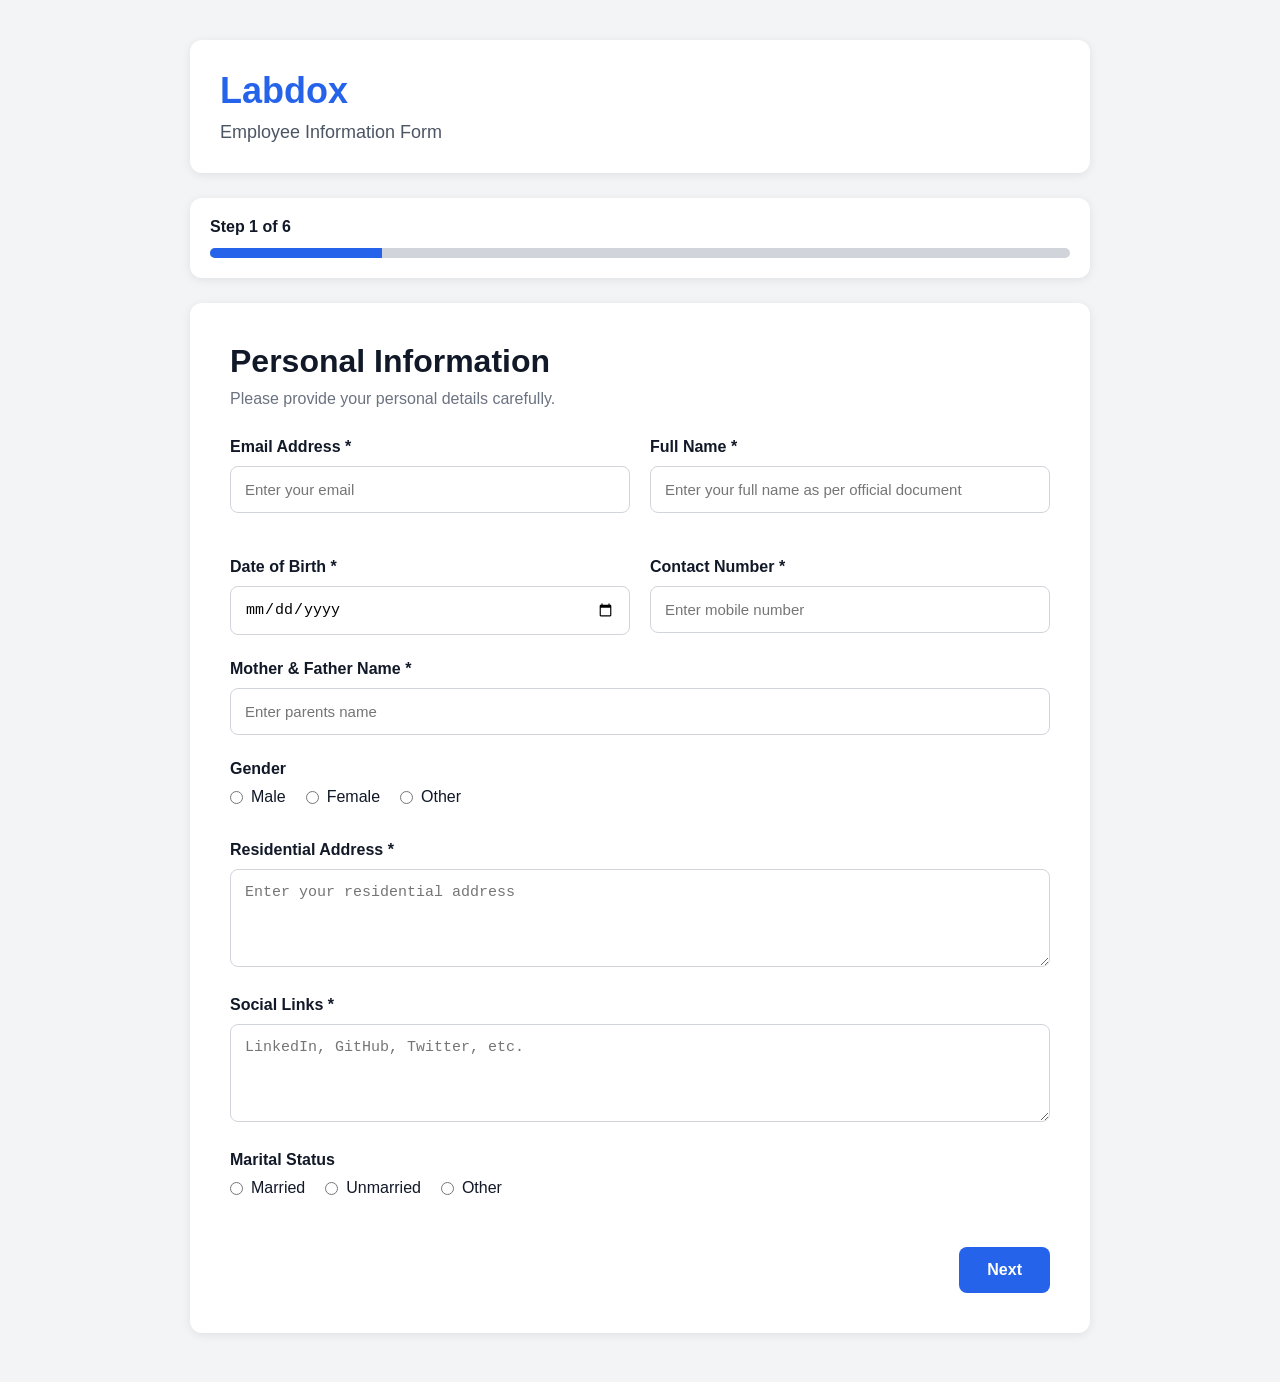
==== commit 7b869644: "Implement complete frontend-backend form submission flow" ====
--- a/frontend/index.html
+++ b/frontend/index.html
@@ -144,7 +144,7 @@
                     <div class="form-group">
 
                         <label>
-                            Gender *
+                            Gender
                         </label>
 
                         <div class="radio-group">
@@ -225,7 +225,7 @@
                     <div class="form-group">
 
                         <label>
-                            Marital Status *
+                            Marital Status
                         </label>
 
                         <div class="radio-group">
@@ -966,7 +966,7 @@
 
                     <!-- Buttons -->
                     <div class="button-group">
-
+                        
                         <button
                             type="button"
                             class="btn btn-back"
@@ -993,9 +993,13 @@
     </div>
 
 
+    <script src="js/config.js"></script>
+    <script src="js/api.js"></script>
+
     <script src="js/validation.js"></script>
     <script src="js/steps.js"></script>
     <script src="js/upload.js"></script>
+
     <script src="js/fresher-toggle.js"></script>
     <script src="js/app.js"></script>
 
